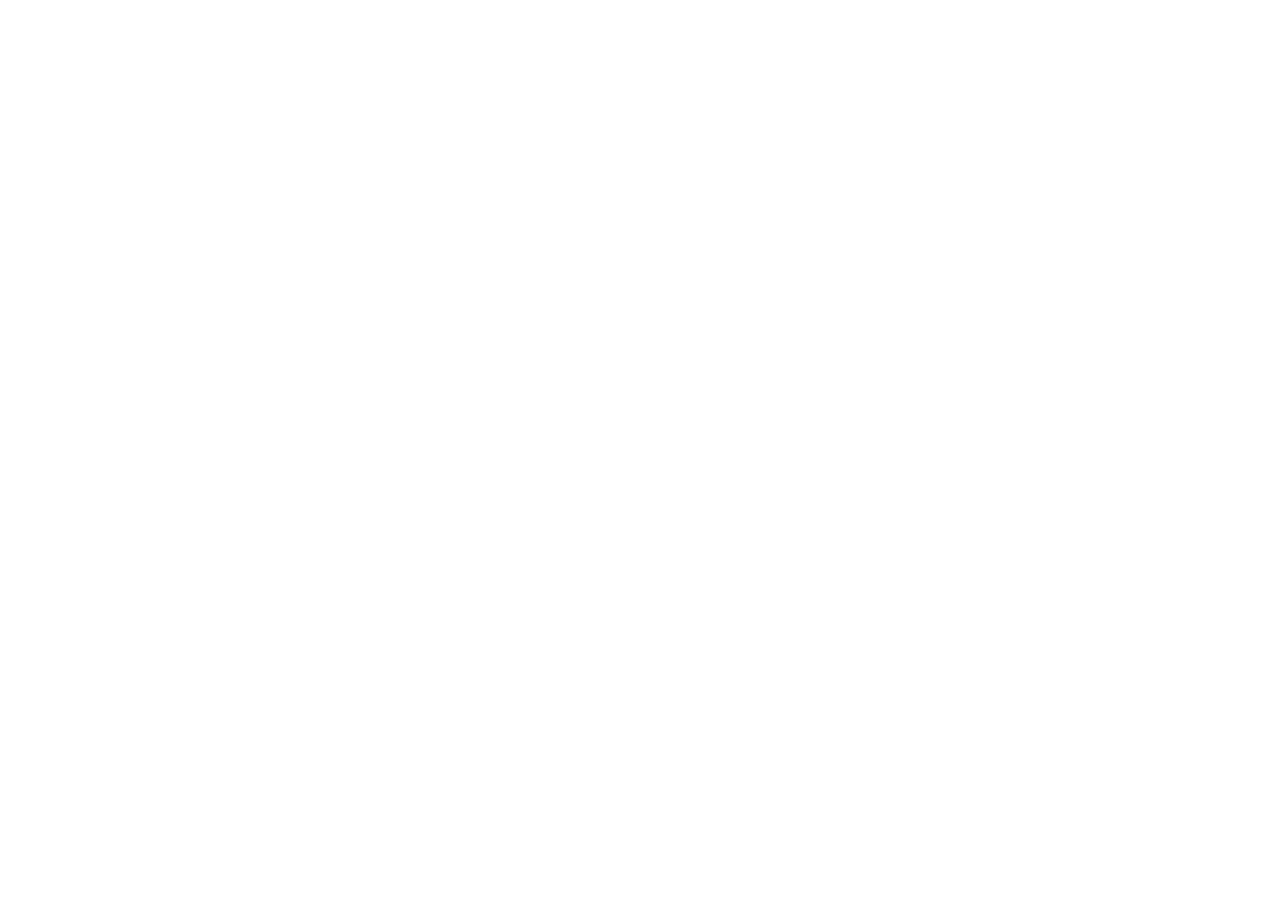
==== index.html @ 570093fd "Add Zoho ToDo tracker 2026/27: Airtable-style app with GitHub-backed data" ====
<!DOCTYPE html>
<html lang="en">
<head>
  <meta charset="utf-8">
  <meta name="viewport" content="width=device-width, initial-scale=1">
  <title>Zoho ToDo - Product Development Tracker</title>
  <link rel="icon" href="data:image/svg+xml,<svg xmlns='http://www.w3.org/2000/svg' viewBox='0 0 32 32'><rect width='32' height='32' rx='7' fill='%232a78d6'/><path d='M9 16l5 5 9-10' stroke='white' stroke-width='3.2' fill='none' stroke-linecap='round' stroke-linejoin='round'/></svg>">
  <link rel="stylesheet" href="assets/styles.css">
  <script src="config.js"></script>
  <script src="assets/store.js"></script>
  <script src="assets/app.js"></script>
  <script src="assets/views.js"></script>
</head>
<body></body>
</html>
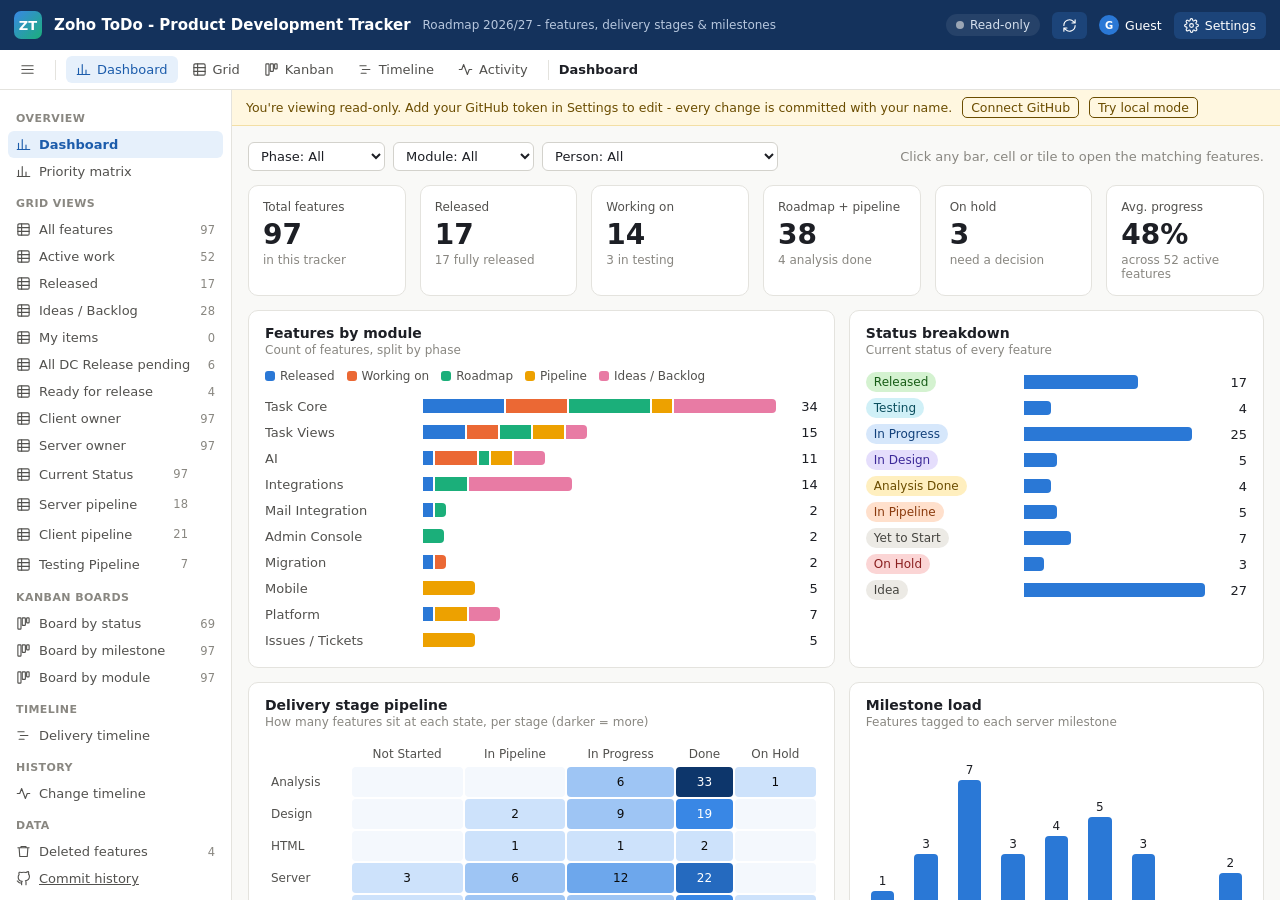
==== commit 1e9eb341: "Add Priority matrix page under Overview New add-on page (assets/priority-matrix.js/.css), loaded fro" ====
--- a/index.html
+++ b/index.html
@@ -10,6 +10,8 @@
   <script src="assets/store.js"></script>
   <script src="assets/app.js"></script>
   <script src="assets/views.js"></script>
+  <link rel="stylesheet" href="assets/priority-matrix.css">
+  <script src="assets/priority-matrix.js"></script>
 </head>
 <body></body>
 </html>
--- a/assets/styles.css
+++ b/assets/styles.css
@@ -0,0 +1,317 @@
+:root {
+  color-scheme: light;
+  --bg: #f9f9f7; --surface: #ffffff; --surface-2: #f6f6f4; --surface-3: #efeeeb;
+  --line: #e4e3de; --line-2: #d3d2cc;
+  --ink: #1d1f25; --ink-2: #52514e; --ink-3: #898781;
+  --accent: #2a78d6; --accent-ink: #ffffff; --accent-soft: #e6f0fb;
+  --top: #14325c; --top-2: #1c4479;
+  --danger: #d03b3b; --good: #0ca30c;
+  --radius: 6px; --row: 34px;
+  --shadow: 0 8px 28px rgba(15, 23, 42, .16), 0 1px 3px rgba(15, 23, 42, .08);
+  font-family: system-ui, -apple-system, "Segoe UI", Roboto, sans-serif;
+  font-size: 13px;
+}
+* { box-sizing: border-box; }
+html, body { margin: 0; height: 100%; background: var(--bg); color: var(--ink); }
+button { font: inherit; color: inherit; cursor: pointer; }
+input, select, textarea { font: inherit; color: inherit; }
+a { color: var(--accent); }
+svg.i { width: 15px; height: 15px; flex: none; stroke: currentColor; fill: none; stroke-width: 1.8; stroke-linecap: round; stroke-linejoin: round; }
+
+/* ---------- app frame ---------- */
+#app { display: grid; grid-template-rows: auto auto 1fr; grid-template-columns: 232px 1fr; height: 100vh; }
+#app.nosidebar { grid-template-columns: 0 1fr; }
+.topbar { grid-column: 1 / -1; display: flex; align-items: center; gap: 12px; padding: 0 14px; height: 50px; background: var(--top); color: #fff; }
+.topbar .logo { width: 28px; height: 28px; border-radius: 7px; background: linear-gradient(135deg, #3987e5, #1baf7a); display: grid; place-items: center; font-weight: 700; font-size: 13px; }
+.topbar h1 { font-size: 15px; font-weight: 600; margin: 0; white-space: nowrap; }
+.topbar .sub { color: #b7c7de; font-size: 12px; white-space: nowrap; }
+.topbar .spacer { flex: 1; }
+.tb-btn { display: inline-flex; align-items: center; gap: 6px; background: var(--top-2); border: 0; color: #fff; padding: 6px 10px; border-radius: 6px; font-size: 12.5px; }
+.tb-btn:hover { background: #26569a; }
+.sync { display: inline-flex; align-items: center; gap: 6px; font-size: 12px; color: #d5e0ee; padding: 4px 10px; border-radius: 99px; background: rgba(255,255,255,.08); white-space: nowrap; max-width: 380px; overflow: hidden; text-overflow: ellipsis; }
+.sync .dot { width: 8px; height: 8px; border-radius: 50%; background: #9aa5b4; flex: none; }
+.sync.saved .dot { background: #34c26b; } .sync.saving .dot, .sync.dirty .dot { background: #fab219; } .sync.error .dot { background: #ff6b6b; }
+.sync.readonly .dot { background: #9aa5b4; } .sync.local .dot { background: #b59cf0; }
+.me { display: inline-flex; align-items: center; gap: 6px; font-size: 12.5px; }
+
+.viewbar { grid-column: 1 / -1; display: flex; align-items: center; gap: 4px; padding: 0 10px; height: 40px; background: var(--surface); border-bottom: 1px solid var(--line); overflow-x: auto; }
+.viewbar .vtab { display: inline-flex; align-items: center; gap: 6px; border: 0; background: none; padding: 6px 10px; border-radius: 6px; color: var(--ink-2); font-weight: 500; white-space: nowrap; }
+.viewbar .vtab:hover { background: var(--surface-2); }
+.viewbar .vtab.on { background: var(--accent-soft); color: #1c5cab; }
+.viewbar .sep { width: 1px; height: 20px; background: var(--line); margin: 0 6px; }
+
+.sidebar { background: var(--surface); border-right: 1px solid var(--line); overflow-y: auto; padding: 10px 8px; }
+#app.nosidebar .sidebar { display: none; }
+.sidebar h4 { margin: 12px 8px 6px; font-size: 11px; letter-spacing: .04em; text-transform: uppercase; color: var(--ink-3); font-weight: 600; }
+.sidebar .sv { display: flex; align-items: center; gap: 8px; width: 100%; border: 0; background: none; text-align: left; padding: 6px 8px; border-radius: 6px; color: var(--ink-2); }
+.sidebar .sv:hover { background: var(--surface-2); }
+.sidebar .sv.on { background: var(--accent-soft); color: #1c5cab; font-weight: 600; }
+.sidebar .sv .n { margin-left: auto; color: var(--ink-3); font-size: 11.5px; font-weight: 400; }
+.sidebar .sv .x { margin-left: 4px; opacity: 0; color: var(--ink-3); }
+.sidebar .sv:hover .x { opacity: 1; }
+
+main { overflow: hidden; display: flex; flex-direction: column; min-width: 0; }
+.toolbar { display: flex; align-items: center; gap: 4px; padding: 6px 10px; background: var(--surface); border-bottom: 1px solid var(--line); flex-wrap: wrap; }
+.tbtn { display: inline-flex; align-items: center; gap: 6px; border: 0; background: none; padding: 5px 9px; border-radius: 6px; color: var(--ink-2); white-space: nowrap; }
+.tbtn:hover { background: var(--surface-2); }
+.tbtn.active { background: #fdf0d5; color: #7a5200; }
+.tbtn.primary { background: var(--accent); color: #fff; }
+.tbtn.primary:hover { background: #1c5cab; }
+.toolbar .search { margin-left: auto; display: flex; align-items: center; gap: 6px; border: 1px solid var(--line); border-radius: 6px; padding: 0 8px; height: 28px; background: var(--surface); }
+.toolbar .search input { border: 0; outline: none; width: 200px; background: none; }
+.content { flex: 1; overflow: auto; position: relative; }
+.banner { padding: 7px 14px; font-size: 12.5px; background: #fff7e0; border-bottom: 1px solid #f3dfa5; color: #6b4d00; display: flex; gap: 10px; align-items: center; }
+.banner.err { background: #fdecec; border-color: #f2c4c4; color: #8a1f1f; }
+.banner button { border: 1px solid currentColor; background: none; border-radius: 5px; padding: 2px 8px; color: inherit; }
+
+/* ---------- pills ---------- */
+.pill { display: inline-flex; align-items: center; height: 20px; padding: 0 8px; border-radius: 99px; font-size: 12px; white-space: nowrap; max-width: 100%; overflow: hidden; text-overflow: ellipsis; line-height: 20px; }
+.c-blue { background: #d6e7fb; color: #12407a; } .c-cyan { background: #d0f0f7; color: #0b4f5e; }
+.c-teal { background: #cdf3e4; color: #0b5a3d; } .c-green { background: #d4f2d0; color: #175c16; }
+.c-yellow { background: #ffefbf; color: #6b4d00; } .c-orange { background: #ffe0cc; color: #8a3a0d; }
+.c-red { background: #fbd5d5; color: #8a1f1f; } .c-pink { background: #fbd8e6; color: #85214a; }
+.c-purple { background: #e5defc; color: #3d2a99; } .c-gray { background: #eceae5; color: #45443f; }
+.avatar { display: inline-grid; place-items: center; width: 20px; height: 20px; border-radius: 50%; font-size: 10px; font-weight: 600; color: #fff; flex: none; }
+.person { display: inline-flex; align-items: center; gap: 5px; margin-right: 6px; white-space: nowrap; }
+.muted { color: var(--ink-3); }
+
+/* ---------- grid ---------- */
+table.grid { border-collapse: separate; border-spacing: 0; table-layout: fixed; background: var(--surface); }
+.grid th, .grid td { border-right: 1px solid var(--line); border-bottom: 1px solid var(--line); height: var(--row); padding: 0 8px; white-space: nowrap; overflow: hidden; text-overflow: ellipsis; text-align: left; vertical-align: middle; }
+.grid th { position: sticky; top: 0; z-index: 3; background: var(--surface-2); font-weight: 500; color: var(--ink-2); height: 32px; user-select: none; }
+.grid th .h { display: flex; align-items: center; gap: 6px; overflow: hidden; }
+.grid th .h span { overflow: hidden; text-overflow: ellipsis; }
+.grid th .rz { position: absolute; right: -3px; top: 0; bottom: 0; width: 7px; cursor: col-resize; z-index: 4; }
+.grid th .rz:hover { background: var(--accent); opacity: .35; }
+.grid th.rn, .grid td.rn { position: sticky; left: 0; z-index: 2; width: 64px; background: var(--surface); color: var(--ink-3); font-size: 11.5px; padding: 0 6px; }
+.grid th.rn { z-index: 4; background: var(--surface-2); }
+.grid th.pri, .grid td.pri { position: sticky; left: 64px; z-index: 2; background: var(--surface); box-shadow: 1px 0 0 var(--line-2); }
+.grid th.pri { z-index: 4; background: var(--surface-2); }
+.grid td.pri { font-weight: 500; }
+.grid tr:hover td { background: #f7f9fc; }
+.grid tr:hover td.rn, .grid tr:hover td.pri { background: #f2f6fb; }
+.grid td.sel { box-shadow: inset 0 0 0 2px var(--accent); }
+.grid td.pri.sel { box-shadow: inset 0 0 0 2px var(--accent), 1px 0 0 var(--line-2); }
+.grid td.ro { color: var(--ink-2); }
+.rn .exp { display: none; border: 0; background: var(--accent-soft); color: #1c5cab; border-radius: 4px; padding: 1px 3px; margin-left: 2px; vertical-align: middle; }
+.rn .exp svg.i { width: 13px; height: 13px; }
+tr:hover .rn .exp { display: inline-flex; }
+.rn .num { display: inline-block; min-width: 40px; }
+.grid tr.grp td { background: var(--surface-3); font-weight: 600; height: 34px; cursor: pointer; position: sticky; left: 0; }
+.grid tr.grp:hover td { background: #e8e7e3; }
+.grid tr.grp .cnt { color: var(--ink-3); font-weight: 400; margin-left: 8px; }
+.grid tr.addrow td { color: var(--ink-3); cursor: pointer; background: var(--surface); }
+.grid tr.addrow:hover td { color: var(--accent); }
+.cellpills { display: flex; gap: 4px; overflow: hidden; }
+.prog { display: flex; align-items: center; gap: 6px; }
+.prog .bar { flex: 1; height: 6px; background: var(--surface-3); border-radius: 4px; overflow: hidden; min-width: 40px; }
+.prog .bar i { display: block; height: 100%; background: var(--accent); border-radius: 4px; }
+.prog .bar i.done { background: var(--good); }
+.prog b { font-weight: 500; font-size: 11.5px; color: var(--ink-2); width: 32px; text-align: right; }
+.cnt-ic { display: inline-flex; align-items: center; gap: 3px; color: var(--ink-3); margin-right: 8px; font-size: 12px; }
+.cnt-ic.has { color: var(--ink-2); }
+.gridfoot { position: sticky; bottom: 0; left: 0; padding: 6px 12px; background: var(--surface-2); border-top: 1px solid var(--line); color: var(--ink-3); font-size: 12px; z-index: 5; }
+.cell-input { width: 100%; height: 28px; border: 0; outline: none; background: #fff; }
+
+/* ---------- popovers ---------- */
+.pop { position: fixed; z-index: 50; background: var(--surface); border: 1px solid var(--line); border-radius: 8px; box-shadow: var(--shadow); min-width: 220px; max-width: 460px; max-height: 70vh; overflow: auto; padding: 6px; }
+.pop .opt { display: flex; align-items: center; gap: 8px; padding: 5px 8px; border-radius: 5px; cursor: pointer; }
+.pop .opt:hover, .pop .opt.hl { background: var(--surface-2); }
+.pop .opt .ck { width: 14px; color: var(--accent); }
+.pop input.find { width: 100%; border: 1px solid var(--line); border-radius: 5px; padding: 5px 8px; margin-bottom: 4px; outline: none; }
+.pop input.find:focus { border-color: var(--accent); }
+.pop .hint { padding: 4px 8px; color: var(--ink-3); font-size: 12px; }
+.pop textarea { width: 380px; min-height: 160px; border: 1px solid var(--line); border-radius: 5px; padding: 8px; outline: none; resize: vertical; }
+.pop .row { display: flex; gap: 6px; align-items: center; margin: 4px 0; }
+.pop .row select, .pop .row input { border: 1px solid var(--line); border-radius: 5px; padding: 4px 6px; background: #fff; max-width: 170px; }
+.pop h5 { margin: 4px 6px 8px; font-size: 12px; color: var(--ink-2); font-weight: 600; }
+.lnk { border: 0; background: none; color: var(--accent); padding: 4px 6px; }
+.xbtn { border: 0; background: none; color: var(--ink-3); padding: 2px 4px; border-radius: 4px; }
+.xbtn:hover { background: var(--surface-3); color: var(--danger); }
+.toggle { display: flex; align-items: center; gap: 8px; padding: 4px 8px; border-radius: 5px; cursor: pointer; }
+.toggle:hover { background: var(--surface-2); }
+
+/* ---------- drawer ---------- */
+.scrim { position: fixed; inset: 0; background: rgba(15, 23, 42, .28); z-index: 40; }
+.drawer { position: fixed; top: 0; right: 0; bottom: 0; width: min(720px, 100vw); background: var(--surface); z-index: 41; box-shadow: var(--shadow); display: flex; flex-direction: column; }
+.drawer header { padding: 14px 18px 0; border-bottom: 1px solid var(--line); }
+.drawer header .top { display: flex; align-items: center; gap: 8px; color: var(--ink-3); font-size: 12px; }
+.drawer header .top .spacer { flex: 1; }
+.drawer header input.title { width: 100%; font-size: 20px; font-weight: 600; border: 1px solid transparent; border-radius: 6px; padding: 4px 6px; margin: 6px 0 4px -6px; outline: none; background: none; }
+.drawer header input.title:hover { border-color: var(--line); }
+.drawer header input.title:focus { border-color: var(--accent); }
+.tabs { display: flex; gap: 2px; margin-top: 6px; }
+.tabs button { border: 0; background: none; padding: 8px 12px; color: var(--ink-2); border-bottom: 2px solid transparent; font-weight: 500; }
+.tabs button.on { color: #1c5cab; border-bottom-color: var(--accent); }
+.tabs .badge { background: var(--surface-3); border-radius: 99px; padding: 0 6px; font-size: 11px; margin-left: 4px; color: var(--ink-2); }
+.drawer .body { flex: 1; overflow: auto; padding: 16px 18px 40px; }
+.fgrid { display: grid; grid-template-columns: 170px 1fr; gap: 2px 10px; align-items: start; }
+.fgrid .lab { color: var(--ink-2); padding: 7px 0; display: flex; gap: 6px; align-items: center; }
+.fgrid .val { min-height: 32px; padding: 4px 8px; border: 1px solid transparent; border-radius: 6px; cursor: pointer; display: flex; flex-wrap: wrap; gap: 4px; align-items: center; }
+.fgrid .val:hover { border-color: var(--line); background: var(--surface-2); }
+.fgrid .val.ro { cursor: default; } .fgrid .val.ro:hover { border-color: transparent; background: none; }
+.fgrid .val.long { white-space: pre-wrap; line-height: 1.45; display: block; }
+.fgrid .sec { grid-column: 1 / -1; margin: 14px 0 4px; font-size: 11px; letter-spacing: .04em; text-transform: uppercase; color: var(--ink-3); font-weight: 600; border-top: 1px solid var(--line); padding-top: 12px; }
+.stagebar { display: grid; grid-template-columns: repeat(7, 1fr); gap: 6px; margin: 6px 0 4px; }
+.stage { border: 1px solid var(--line); border-radius: 8px; padding: 8px; cursor: pointer; background: var(--surface); }
+.stage:hover { border-color: var(--line-2); background: var(--surface-2); }
+.stage .sn { font-size: 11px; color: var(--ink-3); text-transform: uppercase; letter-spacing: .03em; margin-bottom: 5px; }
+.stage .pill { font-size: 11px; }
+.chk { display: flex; align-items: center; gap: 8px; padding: 4px 0; }
+.chk input[type=checkbox] { width: 15px; height: 15px; accent-color: var(--accent); }
+.chk .t { flex: 1; border: 1px solid transparent; border-radius: 4px; padding: 3px 5px; outline: none; background: none; }
+.chk .t:focus { border-color: var(--accent); background: #fff; }
+.chk.done .t { color: var(--ink-3); text-decoration: line-through; }
+.addline { display: flex; gap: 6px; margin-top: 6px; }
+.addline input { flex: 1; border: 1px solid var(--line); border-radius: 6px; padding: 6px 8px; outline: none; }
+.addline input:focus { border-color: var(--accent); }
+.btn { border: 1px solid var(--line-2); background: var(--surface); padding: 6px 12px; border-radius: 6px; display: inline-flex; gap: 6px; align-items: center; }
+.btn:hover { background: var(--surface-2); }
+.btn.primary { background: var(--accent); color: #fff; border-color: var(--accent); }
+.btn.primary:hover { background: #1c5cab; }
+.btn.danger { color: var(--danger); }
+.btn:disabled { opacity: .5; cursor: default; }
+
+.comment { display: flex; gap: 10px; padding: 10px 0; border-bottom: 1px solid var(--line); }
+.comment .avatar { width: 28px; height: 28px; font-size: 11px; }
+.comment .meta { font-size: 12px; color: var(--ink-3); margin-bottom: 3px; }
+.comment .meta b { color: var(--ink); font-weight: 600; margin-right: 6px; }
+.comment .txt { white-space: pre-wrap; line-height: 1.45; word-break: break-word; }
+.comment .mention { background: var(--accent-soft); color: #1c5cab; border-radius: 4px; padding: 0 3px; }
+.composer { margin-top: 12px; border: 1px solid var(--line-2); border-radius: 8px; overflow: hidden; }
+.composer textarea { width: 100%; border: 0; padding: 10px; min-height: 70px; outline: none; resize: vertical; }
+.composer .bar { display: flex; justify-content: space-between; align-items: center; padding: 6px 8px; background: var(--surface-2); color: var(--ink-3); font-size: 12px; }
+
+.att { display: flex; align-items: center; gap: 10px; padding: 9px 10px; border: 1px solid var(--line); border-radius: 8px; margin-bottom: 6px; }
+.att .ic { width: 34px; height: 34px; border-radius: 7px; display: grid; place-items: center; background: var(--surface-3); color: var(--ink-2); flex: none; font-size: 10px; font-weight: 700; }
+.att .nm { flex: 1; min-width: 0; }
+.att .nm a, .att .nm button { font-weight: 500; border: 0; background: none; padding: 0; color: var(--accent); text-align: left; overflow: hidden; text-overflow: ellipsis; white-space: nowrap; display: block; max-width: 100%; }
+.att .nm .s { font-size: 11.5px; color: var(--ink-3); }
+.drop { border: 1.5px dashed var(--line-2); border-radius: 8px; padding: 16px; text-align: center; color: var(--ink-3); margin: 10px 0; }
+.drop.over { border-color: var(--accent); background: var(--accent-soft); color: #1c5cab; }
+.formrow { display: flex; gap: 6px; margin-top: 6px; }
+.formrow input { border: 1px solid var(--line); border-radius: 6px; padding: 6px 8px; outline: none; min-width: 0; }
+.formrow input:focus { border-color: var(--accent); }
+
+.tl { position: relative; padding-left: 20px; }
+.tl::before { content: ""; position: absolute; left: 6px; top: 6px; bottom: 6px; width: 2px; background: var(--line); }
+.tl .ev { position: relative; padding: 6px 0 10px; }
+.tl .ev::before { content: ""; position: absolute; left: -18px; top: 11px; width: 10px; height: 10px; border-radius: 50%; background: var(--surface); border: 2px solid var(--accent); }
+.tl .ev.created::before { border-color: var(--good); } .tl .ev.comment::before { border-color: #6250d6; } .tl .ev.attach::before { border-color: #eb6834; } .tl .ev.deleted::before { border-color: var(--danger); }
+.tl .ev .w { font-size: 12px; color: var(--ink-3); }
+.tl .ev .d { margin-top: 2px; line-height: 1.45; }
+.tl .from { background: #fbe3e3; color: #8a1f1f; text-decoration: line-through; border-radius: 3px; padding: 0 4px; }
+.tl .to { background: #ddf3da; color: #175c16; border-radius: 3px; padding: 0 4px; }
+
+/* ---------- kanban ---------- */
+.kanban { display: flex; gap: 12px; padding: 14px; align-items: flex-start; min-height: 100%; }
+.kcol { width: 280px; flex: none; background: var(--surface-3); border-radius: 10px; display: flex; flex-direction: column; max-height: calc(100vh - 160px); }
+.kcol header { display: flex; align-items: center; gap: 8px; padding: 10px 12px; font-weight: 600; }
+.kcol header .n { color: var(--ink-3); font-weight: 400; }
+.kcol .cards { overflow-y: auto; padding: 0 8px 8px; display: flex; flex-direction: column; gap: 8px; min-height: 40px; }
+.kcol.over { outline: 2px solid var(--accent); outline-offset: -2px; }
+.card { background: var(--surface); border-radius: 8px; padding: 10px; box-shadow: 0 1px 2px rgba(15,23,42,.08); border: 1px solid var(--line); cursor: grab; }
+.card:hover { border-color: var(--line-2); box-shadow: 0 3px 10px rgba(15,23,42,.1); }
+.card.dragging { opacity: .45; }
+.card .t { font-weight: 600; margin-bottom: 6px; line-height: 1.35; }
+.card .id { color: var(--ink-3); font-size: 11px; margin-bottom: 3px; }
+.card .meta { display: flex; flex-wrap: wrap; gap: 4px; margin-bottom: 6px; }
+.card .ft { display: flex; align-items: center; gap: 6px; margin-top: 6px; font-size: 12px; color: var(--ink-3); }
+.card .ft .spacer { flex: 1; }
+
+/* ---------- timeline ---------- */
+.tlv { display: grid; grid-template-columns: 300px 1fr; min-width: 100%; }
+.tlv .left { position: sticky; left: 0; z-index: 3; background: var(--surface); border-right: 1px solid var(--line-2); }
+.tlv .hdr { height: 52px; border-bottom: 1px solid var(--line); background: var(--surface-2); position: sticky; top: 0; z-index: 4; }
+.tlv .left .hdr { display: flex; align-items: end; padding: 6px 10px; color: var(--ink-2); font-weight: 500; }
+.tlv .lrow { height: 36px; display: flex; align-items: center; gap: 6px; padding: 0 10px; border-bottom: 1px solid var(--line); white-space: nowrap; overflow: hidden; cursor: pointer; }
+.tlv .lrow:hover { background: #f7f9fc; }
+.tlv .lrow .nm { overflow: hidden; text-overflow: ellipsis; }
+.tlv .lrow.grp, .tlv .rrow.grp { background: var(--surface-3); font-weight: 600; cursor: default; }
+.tlv .right { position: relative; }
+.tlv .months { display: flex; height: 26px; }
+.tlv .months div, .tlv .weeks div { border-left: 1px solid var(--line); font-size: 11.5px; color: var(--ink-2); padding: 5px 6px; white-space: nowrap; overflow: hidden; flex: none; }
+.tlv .weeks { display: flex; height: 26px; }
+.tlv .weeks div { color: var(--ink-3); font-size: 10.5px; padding-top: 6px; }
+.tlv .rrow { height: 36px; border-bottom: 1px solid var(--line); position: relative; }
+.tlv .bar { position: absolute; top: 7px; height: 22px; border-radius: 5px; padding: 0 8px; font-size: 11.5px; line-height: 22px; white-space: nowrap; overflow: hidden; text-overflow: ellipsis; cursor: grab; color: #fff; user-select: none; }
+.tlv .bar .hd { position: absolute; top: 0; bottom: 0; width: 7px; cursor: ew-resize; }
+.tlv .bar .hd.l { left: 0; } .tlv .bar .hd.r { right: 0; }
+.tlv .today { position: absolute; top: 0; bottom: 0; width: 2px; background: var(--danger); z-index: 2; pointer-events: none; }
+.tlv .msline { position: absolute; top: 0; bottom: 0; width: 0; border-left: 1.5px dashed #6250d6; z-index: 1; pointer-events: none; }
+.tlv .mslab { position: absolute; top: 2px; transform: translateX(-50%); background: #6250d6; color: #fff; font-size: 10px; border-radius: 4px; padding: 1px 5px; z-index: 5; }
+.tlv .rrow .ghost { opacity: 0; } .tlv .rrow:hover .ghost { opacity: 1; }
+.tlv .ghost { position: absolute; top: 9px; height: 18px; border: 1.5px dashed var(--line-2); border-radius: 5px; color: var(--ink-3); font-size: 11px; line-height: 15px; padding: 0 6px; cursor: pointer; white-space: nowrap; }
+.tl-ctrl { display: flex; gap: 6px; align-items: center; }
+
+/* ---------- dashboard ---------- */
+.dash { padding: 16px; display: grid; grid-template-columns: repeat(12, 1fr); gap: 14px; }
+.dfilters { grid-column: 1 / -1; display: flex; gap: 8px; align-items: center; flex-wrap: wrap; }
+.dfilters select { border: 1px solid var(--line-2); border-radius: 6px; padding: 5px 8px; background: var(--surface); }
+.tile { grid-column: span 2; background: var(--surface); border: 1px solid var(--line); border-radius: 10px; padding: 14px; cursor: pointer; }
+.tile:hover { border-color: var(--line-2); }
+.tile .k { color: var(--ink-2); font-size: 12px; }
+.tile .v { font-size: 28px; font-weight: 600; margin-top: 4px; }
+.tile .s { color: var(--ink-3); font-size: 12px; margin-top: 2px; }
+.panel { background: var(--surface); border: 1px solid var(--line); border-radius: 10px; padding: 14px 16px; min-width: 0; }
+.panel h3 { margin: 0 0 2px; font-size: 14px; }
+.panel .sub { color: var(--ink-3); font-size: 12px; margin-bottom: 12px; }
+.s4 { grid-column: span 4; } .s5 { grid-column: span 5; } .s6 { grid-column: span 6; } .s7 { grid-column: span 7; } .s8 { grid-column: span 8; } .s12 { grid-column: span 12; }
+.hbar { display: grid; grid-template-columns: 150px 1fr 34px; align-items: center; gap: 8px; height: 26px; cursor: pointer; border-radius: 4px; }
+.hbar:hover { background: var(--surface-2); }
+.hbar .l { overflow: hidden; text-overflow: ellipsis; white-space: nowrap; color: var(--ink-2); }
+.hbar .track { height: 14px; display: flex; gap: 2px; }
+.hbar .track i { display: block; height: 100%; }
+.hbar .track i:first-child { border-radius: 0; } .hbar .track i:last-child { border-radius: 0 4px 4px 0; }
+.hbar .n { text-align: right; font-variant-numeric: tabular-nums; color: var(--ink); font-weight: 500; }
+.legend { display: flex; flex-wrap: wrap; gap: 12px; margin-bottom: 10px; font-size: 12px; color: var(--ink-2); }
+.legend span { display: inline-flex; align-items: center; gap: 5px; }
+.legend i { width: 10px; height: 10px; border-radius: 3px; display: inline-block; }
+.heat { width: 100%; border-collapse: separate; border-spacing: 2px; }
+.heat th { font-weight: 500; color: var(--ink-2); font-size: 12px; text-align: center; padding: 4px; }
+.heat th.rl { text-align: left; }
+.heat td { height: 30px; text-align: center; border-radius: 4px; font-variant-numeric: tabular-nums; font-size: 12px; cursor: pointer; }
+.vbars { display: flex; align-items: flex-end; gap: 10px; height: 170px; padding-top: 10px; border-bottom: 1px solid #c3c2b7; }
+.vbars .c { flex: 1; display: flex; flex-direction: column; align-items: center; justify-content: flex-end; height: 100%; cursor: pointer; }
+.vbars .c i { display: block; width: 70%; max-width: 46px; background: #2a78d6; border-radius: 4px 4px 0 0; }
+.vbars .c b { font-weight: 500; font-size: 12px; margin-bottom: 3px; font-variant-numeric: tabular-nums; }
+.vlabels { display: flex; gap: 10px; margin-top: 5px; }
+.vlabels div { flex: 1; text-align: center; font-size: 11.5px; color: var(--ink-2); }
+.feed .it { display: flex; gap: 8px; padding: 7px 0; border-bottom: 1px solid var(--line); cursor: pointer; }
+.feed .it:last-child { border-bottom: 0; }
+.feed .it:hover .tx b { color: var(--accent); }
+.feed .tx { line-height: 1.4; min-width: 0; }
+.feed .tx .w { font-size: 11.5px; color: var(--ink-3); }
+.tip { position: fixed; z-index: 60; pointer-events: none; background: #0b0b0b; color: #fff; padding: 6px 9px; border-radius: 6px; font-size: 12px; max-width: 280px; line-height: 1.4; }
+
+/* ---------- activity ---------- */
+.activity { max-width: 920px; margin: 0 auto; padding: 18px; }
+.activity .day { margin: 18px 0 6px; font-size: 12px; font-weight: 600; color: var(--ink-2); text-transform: uppercase; letter-spacing: .04em; }
+.activity .row { display: flex; gap: 10px; padding: 9px 12px; background: var(--surface); border: 1px solid var(--line); border-radius: 8px; margin-bottom: 6px; cursor: pointer; align-items: flex-start; }
+.activity .row:hover { border-color: var(--line-2); }
+.activity .row .tx { flex: 1; line-height: 1.45; min-width: 0; }
+.activity .row .w { font-size: 11.5px; color: var(--ink-3); white-space: nowrap; }
+
+/* ---------- modal ---------- */
+.modal { position: fixed; z-index: 45; top: 50%; left: 50%; transform: translate(-50%, -50%); width: min(640px, 94vw); max-height: 90vh; overflow: auto; background: var(--surface); border-radius: 12px; box-shadow: var(--shadow); padding: 20px 22px; }
+.modal h2 { margin: 0 0 4px; font-size: 18px; }
+.modal h3 { font-size: 13px; margin: 18px 0 8px; }
+.modal .muted { font-size: 12.5px; line-height: 1.5; }
+.modal label { display: block; font-size: 12px; color: var(--ink-2); margin: 10px 0 4px; }
+.modal input, .modal select { width: 100%; border: 1px solid var(--line-2); border-radius: 6px; padding: 7px 9px; outline: none; background: #fff; }
+.modal input:focus, .modal select:focus { border-color: var(--accent); }
+.modal .two { display: grid; grid-template-columns: 1fr 1fr; gap: 10px; }
+.modal .actions { display: flex; gap: 8px; justify-content: flex-end; margin-top: 18px; flex-wrap: wrap; }
+.modal .msg { margin-top: 10px; font-size: 12.5px; }
+.modal table { width: 100%; border-collapse: collapse; font-size: 12.5px; }
+.modal td { padding: 4px; border-bottom: 1px solid var(--line); }
+.modal td input { padding: 4px 6px; }
+.empty { padding: 60px; text-align: center; color: var(--ink-3); }
+.toast { position: fixed; bottom: 18px; left: 50%; transform: translateX(-50%); background: #1d1f25; color: #fff; padding: 9px 14px; border-radius: 8px; z-index: 70; font-size: 12.5px; box-shadow: var(--shadow); }
+
+@media (max-width: 900px) {
+  #app { grid-template-columns: 0 1fr; } .sidebar { display: none; }
+  .tile { grid-column: span 6; } .s4, .s5, .s6, .s7, .s8 { grid-column: span 12; }
+  .topbar .sub { display: none; }
+}
+@media print { .topbar, .viewbar, .sidebar, .toolbar { display: none; } #app { display: block; } }
--- a/assets/priority-matrix.css
+++ b/assets/priority-matrix.css
@@ -0,0 +1,36 @@
+/* Priority matrix add-on page (assets/priority-matrix.js). New pm-* classes only. */
+.dash .tile.pm-tile { grid-column: span 3; }
+.pm-mx { display: grid; grid-template-columns: repeat(2, minmax(0, 1fr)); gap: 14px; }
+.pm-q { border: 1px solid var(--line); border-top: 3px solid var(--line-2); border-radius: 10px; padding: 12px 14px; background: var(--surface); min-width: 0; }
+.pm-q.pm-ship { border-top-color: var(--good); }
+.pm-q.pm-bets { border-top-color: var(--accent); }
+.pm-q.pm-fill { border-top-color: var(--line-2); }
+.pm-q.pm-prove { border-top-color: #c98500; }
+.pm-q h3 { margin: 0; font-size: 14px; display: flex; justify-content: space-between; align-items: baseline; gap: 8px; }
+.pm-q h3 span { font-size: 12px; font-weight: 400; color: var(--ink-3); }
+.pm-q .sub { margin: 2px 0 10px; }
+.pm-chip { display: inline-block; max-width: 100%; font: inherit; font-size: 12px; line-height: 1.4; padding: 3px 9px; margin: 0 6px 6px 0; border-radius: 6px; border: 1px solid var(--line-2); background: var(--surface-2); color: var(--ink); text-align: left; cursor: pointer; overflow: hidden; text-overflow: ellipsis; white-space: nowrap; }
+.pm-chip:hover { border-color: var(--accent); }
+.pm-chip:focus-visible { outline: 2px solid var(--accent); outline-offset: 2px; }
+.pm-chip.p0 { border-color: var(--danger); color: var(--danger); background: #fdecec; }
+.pm-chip.calc { border-style: dashed; }
+.legend i.pm-key-calc { background: var(--surface-2); border: 1.5px dashed var(--ink-3); }
+.pm-toggle { display: inline-flex; align-items: center; gap: 6px; color: var(--ink-2); cursor: pointer; }
+.pm-chip[draggable="true"] { cursor: grab; }
+.pm-chip.dragging { opacity: .4; }
+.pm-q.over { outline: 2px dashed var(--accent); outline-offset: -2px; background: var(--accent-soft); }
+.pm-np h3 { display: flex; justify-content: space-between; align-items: baseline; gap: 8px; }
+.pm-np .pm-count { font-size: 12px; font-weight: 400; color: var(--ink-3); }
+.legend i.pm-key { background: #fdecec; border: 1.5px solid var(--danger); }
+.pm-tw { overflow-x: auto; }
+.pm-table { width: 100%; border-collapse: collapse; min-width: 640px; }
+.pm-table th, .pm-table td { text-align: left; padding: 7px 8px; border-bottom: 1px solid var(--line); vertical-align: middle; }
+.pm-table th { font-size: 12px; font-weight: 500; color: var(--ink-3); }
+.pm-table tbody tr { cursor: pointer; }
+.pm-table tbody tr:hover { background: var(--surface-2); }
+.pm-table tbody tr:last-child td { border-bottom: 0; }
+.pm-table .pm-num { font-variant-numeric: tabular-nums; }
+@media (max-width: 900px) {
+  .dash .tile.pm-tile { grid-column: span 6; }
+  .pm-mx { grid-template-columns: minmax(0, 1fr); }
+}
